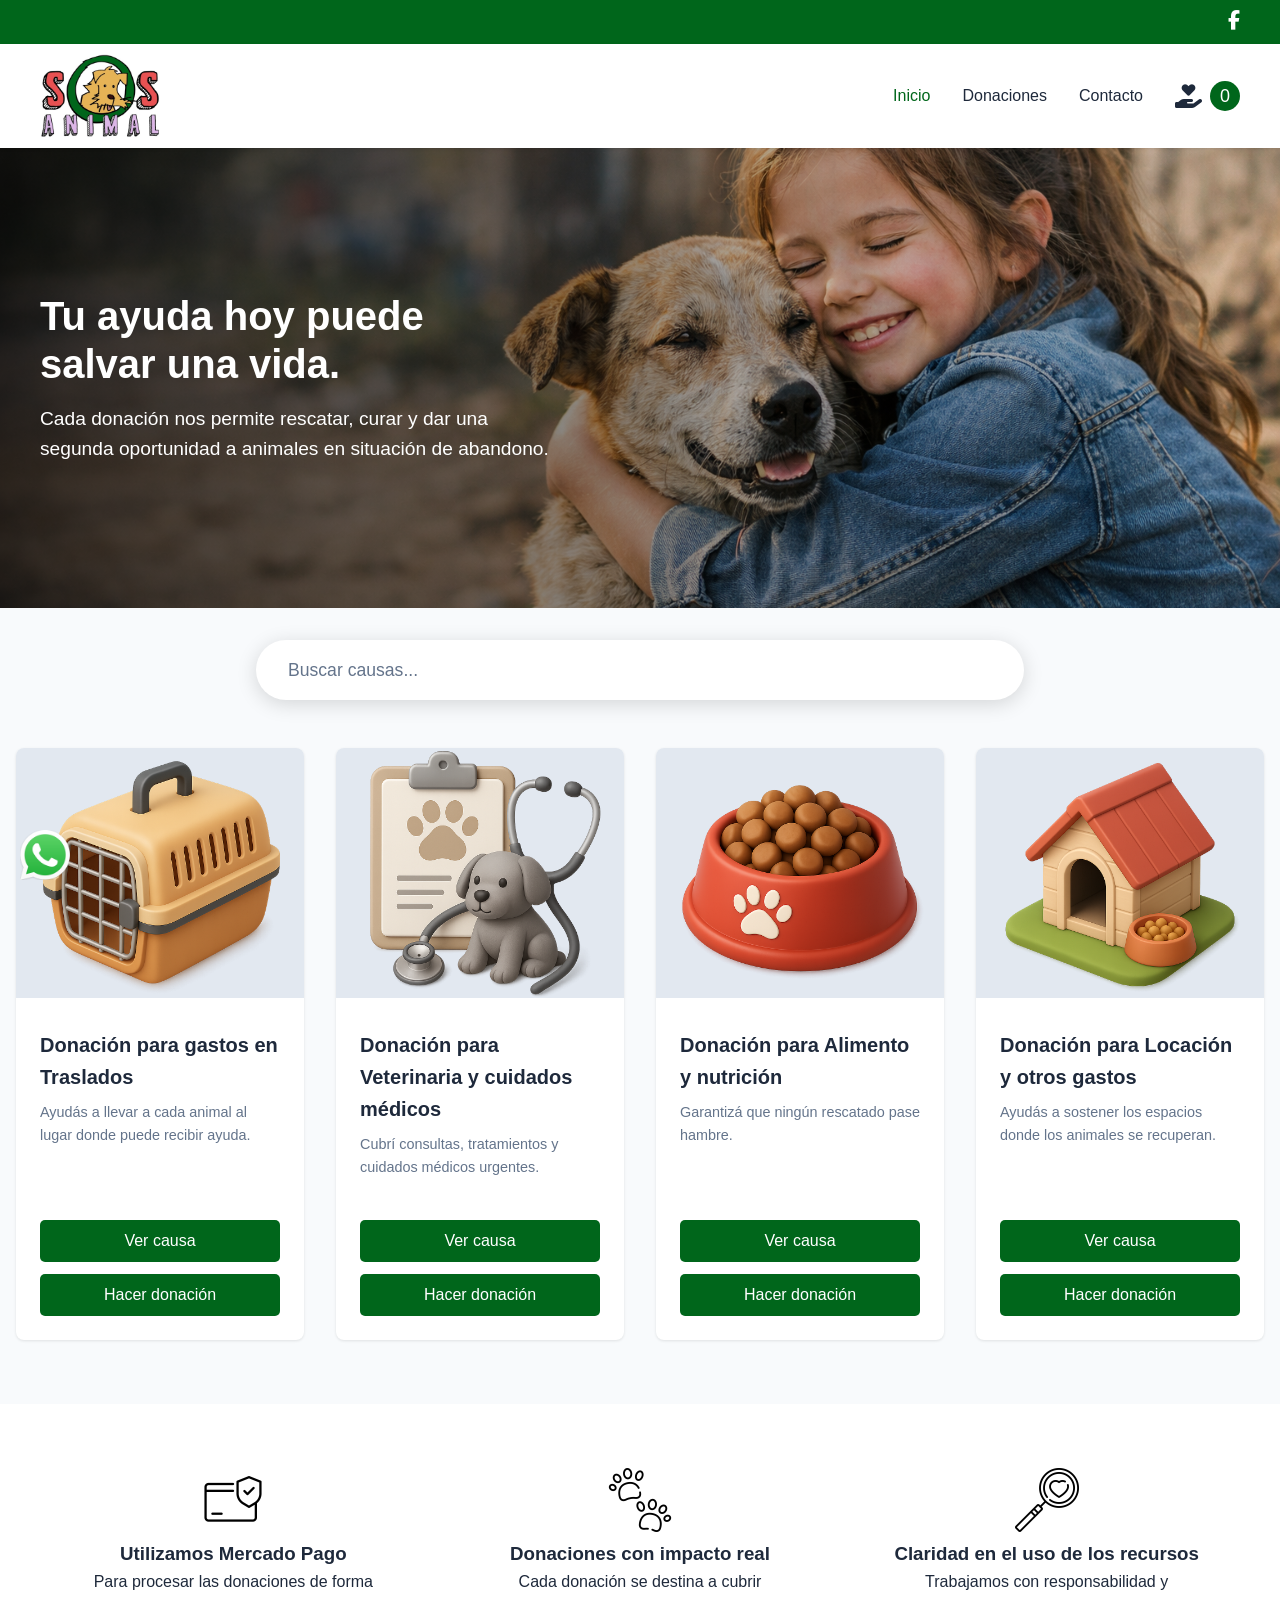
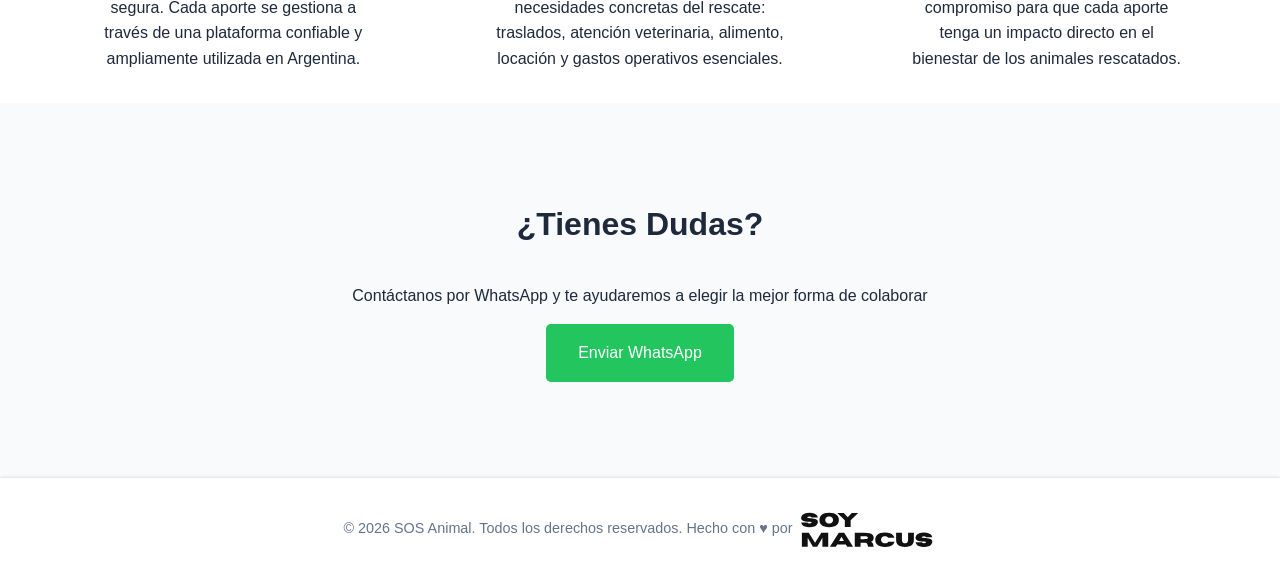
==== index.html @ abe60bfd "primer deploy de la web" ====
<!DOCTYPE html>
<html lang="es">

<head>
    <meta charset="UTF-8">
    <meta name="viewport" content="width=device-width, initial-scale=1.0">
    <meta name="description" content="Plataforma de donaciones SOS Animal. Ayuda a salvar vidas de animales en situación de abandono. Dona hoy y marca la diferencia.">
    <meta name="keywords" content="donaciones, ayuda, caridad, solidaridad">
    <title>SOS Animal, Portal de donaciones - Juntos Hacemos la Diferencia</title>
    <link rel="stylesheet" href="css/styles.css">

    <!-- CDN Font Awesome -->
    <link rel="stylesheet" href="https://cdnjs.cloudflare.com/ajax/libs/font-awesome/6.5.1/css/all.min.css"
        integrity="sha512-DTOQO9RWCH3ppGqcWaEA1BIZOC6xxalwEsw9c2QQeAIftl+Vegovlnee1c9QX4TctnWMn13TZye+giMm8e2LwA=="
        crossorigin="anonymous" referrerpolicy="no-referrer" />
</head>

<body data-page="inicio">
    <!-- Header se cargará dinámicamente -->

    <main>

        <section class="hero">
            <div class="hero-copy">
                <div class="cont1200 grid">
                    <h1>Tu ayuda hoy puede salvar una vida.</h1>
                    <p>Cada donación nos permite rescatar, curar y dar una segunda oportunidad a animales en situación de abandono.</p>
                </div>
            </div>
        </section> 

        <div id="tienda"></div>

        <section class="search-section">
            <div class="search-container">
                <input type="search" id="searchInput" class="search-input" placeholder="Buscar causas..."
                    aria-label="Buscar causas">
                <button class="clear-search" id="clearSearch" aria-label="Limpiar búsqueda">✕</button>
            </div>
            <p class="search-results" id="searchResults"></p>
        </section>

        <!-- Resultados de búsqueda -->
        <section id="productos" class="products-section">
            <div class="products-grid" id="productsGrid">
                <!-- Los resultados se cargarán aquí -->
            </div>

            <div class="no-results" id="noResults">
                <p>No se encontraron causas que coincidan con tu búsqueda</p>
                <button class="btn-primary" onclick="limpiarBusqueda()">Ver todas las causas</button>
            </div>
        </section>

        <!-- Sección de Educación -->
        <section class="category-section" id="cuadros-section">
            <div class="products-grid" id="gridCat1">
                <!-- Causas de educación -->
            </div>
        </section>

       
    </main>

    <section class="iconos-pie">
        <div class="iconos cont1200">
            <div class="icono">
                <img loading="lazy" src="img/icon01.png" alt="Métodos de pago seguros">
                <h3>Utilizamos Mercado Pago</h3>
                <p>Para procesar las donaciones de forma segura. Cada aporte se gestiona a través de una plataforma confiable y ampliamente utilizada en Argentina.</p>
            </div>
            <div class="icono">
                <img loading="lazy" src="img/icon02.png" alt="Alcance nacional">
                <h3>Donaciones con impacto real</h3>
                <p>Cada donación se destina a cubrir necesidades concretas del rescate: traslados, atención veterinaria, alimento, locación y gastos operativos esenciales.</p>
            </div>
            <div class="icono">
                <img loading="lazy" src="img/icon03.png" alt="Transparencia total">
                <h3>Claridad en el uso de los recursos</h3>
                <p>Trabajamos con responsabilidad y compromiso para que cada aporte tenga un impacto directo en el bienestar de los animales rescatados.</p>
            </div>
        </div>
    </section>

    <section id="contacto" class="contact-section">
        <h2>¿Tienes Dudas?</h2>
        <p>Contáctanos por WhatsApp y te ayudaremos a elegir la mejor forma de colaborar</p>
        <a href="https://wa.me/+5493543586985" class="whatsapp-btn" target="_blank" rel="noopener">
            Enviar WhatsApp 
        </a>
    </section>

    <!-- Footer se cargará dinámicamente -->

    <script src="js/template.js"></script>
    <script src="js/menu.js"></script>
    <script src="js/productos.js"></script>
    <script src="js/carrito.js"></script>
    <script src="js/busqueda.js"></script>
    <script src="js/productos-categorias.js"></script>
    <script src="js/hero-slider.js"></script>
</body>

</html>
---- css/styles.css ----
html {
    box-sizing: border-box;
    scroll-behavior: smooth;
}

/* Reset y Variables */
*,
*::before,
*::after {
    margin: 0;
    padding: 0;
    box-sizing: border-box;
}

:root {
    --primary-color: #00661B;
    --primary-hover: #005214;
    --secondary-color: #64748b;
    --success-color: #22c55e;
    --danger-color: #ef4444;
    --bg-color: #f8fafc;
    --text-color: #1e293b;
    --border-color: #e2e8f0;
    --shadow: 0 1px 3px rgba(0, 0, 0, 0.1);
    --shadow-lg: 0 10px 25px rgba(0, 0, 0, 0.1);
}

.contenedor {
    width: 100%;
    max-width: 1400px;
    margin: 0 auto;
}

/* =========================
   Banner productos
   ========================= */

.banner {
    display: grid;
    grid-template-columns: 2fr 4fr;
    gap: 32px;
    align-items: center;
    background: var(--primary-color);
    border-radius: 16px;
    overflow: hidden;
    margin: 2rem auto;
}

/* Imagen */
.banner_imagen a {
    display: block;
}

.banner_imagen picture,
.banner_imagen img {
    width: 100%;
    height: auto;
    display: block;
}

/* Info */
.banner_info {
    display: flex;
    align-items: center;
    gap: 32px;
    color: #ffffff;
    padding: 32px;
}

/* Icono */
.banner_info_icono {
    flex-shrink: 0;
    width: 140px;
    height: 100px;
    background-color: #ffffff;
    border-radius: 12px;
    display: flex;
    align-items: center;
    justify-content: center;
}

.banner_info_icono img {
    width: 64px;
    height: 64px;
}

/* Copy */
.banner_info_copy h4 {
    margin: 0;
    font-size: 14px;
    font-weight: 600;
    letter-spacing: 0.04em;
    text-transform: uppercase;
    color: #ffffff;
}

.banner_info_copy h2 {
    margin: 1rem 0;
    font-size: 32px;
    line-height: 1.2;
    font-weight: 700;
    color: #ffffff;
    text-transform: uppercase;
    text-align: left;
}

.banner_info_copy a {
    text-decoration: none;
    display: inline-block;
}

.banner_info_copy a {
    margin: 0;
    font-size: 18px;
    text-transform: uppercase;
    font-weight: 600;
    color: #ffffff;
    display: inline-flex;
    align-items: center;
    gap: 6px;
    transition: transform 0.2s ease, opacity 0.2s ease;
}

.banner_info_copy a:hover p {
    transform: translateX(4px);
    opacity: 0.85;
}

/* =========================
   Responsive
   ========================= */

@media (max-width: 768px) {
    .banner {
        grid-template-columns: 1fr;
        margin: 1rem;
        gap: 0;
        border-radius: 12px;
    }

    .banner_info {
        align-items: center;
        justify-content: center;
    }

    .banner_info_copy {
        gap: 0;
    }

    .banner_info_copy h2 {
        font-size: 22px;
        margin: .4rem 0;
    }

    .banner_info_icono {
        width: 80px;
        height: 60px;
    }

    .banner_info_icono img {
        width: 40px;
        height: 40px;
    }
}

.banners-productos {
    display: grid;
    grid-template-columns: repeat(2, 1fr);
    gap: 32px;
}

@media (max-width: 768px) {
    .banners-productos {
        grid-template-columns: 1fr;
        margin: 1rem;
        gap: 1rem;
    }
}

.banner-productos-contenido {
    background-color: #ffffff;
    border-radius: 16px;
    display: grid;
    grid-template-columns: repeat(2, 1fr);
}

@media (max-width: 768px) {
    .banner-productos-contenido {
        grid-template-columns: 60% 40%;
    }
}

.banner-promo-info {
    display: flex;
    flex-direction: column;
    justify-content: space-between;
    padding: 50px;
}

@media (max-width: 768px) {
    .banner-promo-info {
        padding: 20px;
    }
}

.banner-promo-info h2,
.banner-promo-info h4 {
    text-transform: uppercase;
}

.banner-img1 {
    background-image: url("../img/banners/banner1.jpg");
    background-position: center center;
    background-size: cover;
    background-repeat: no-repeat;
    border-radius: 0 16px 16px 0;
}

.banner-img2 {
    background-image: url("../img/banners/banner2.jpg");
    background-position: center center;
    background-size: cover;
    background-repeat: no-repeat;
    border-radius: 0 16px 16px 0;
}

.btn {
    padding: 0.75rem 2rem;
    background: var(--primary-color);
    color: white;
    border: none;
    border-radius: 5px;
    font-size: 1rem;
    cursor: pointer;
    transition: background 0.3s;
    font-weight: 500;
    text-decoration: none;
    margin-top: 2rem;
    align-self: flex-start;
    text-transform: uppercase;
}

.btn:hover {
    background: var(--primary-hover);
}

@media (max-width: 768px) {
    .btn {
        padding: .8rem 1rem;
    }
}

body {
    font-family: -apple-system, BlinkMacSystemFont, 'Segoe UI', Roboto, Oxygen, Ubuntu, Cantarell, sans-serif;
    line-height: 1.6;
    color: var(--text-color);
    background-color: var(--bg-color);
}

.redes{
    background-color: var(--primary-color);
    padding: 0.4rem;
    text-align: right;
}
.redes a{
    color: white;
    margin-left: 1rem;
    font-size: 1.2rem;
    transition: color 0.3s;
}
@media (max-width: 768px) {
    .redes{
        text-align: center;
    }
    .redes a{
        font-size: 1.6rem;
    }
}
/* Header y Navegación */
.logo {
    display: block;
    width: 120px;
    margin: 10px 0;
}
@media (max-width: 768px) {
    .logo {
        width: 100px;
        margin: 0;
    }
}

.navbar {
    background: white;
    box-shadow: var(--shadow);
    position: sticky;
    top: 0;
    z-index: 1000;
}

.nav-container {
    max-width: 1200px;
    margin: 0 auto;
    display: flex;
    justify-content: space-between;
    align-items: center;
}

@media (max-width: 768px) {
    .nav-container {
        padding: 10px;
    }
}

/* Si no existe logo en img */

/* .logo {
    font-size: 1.5rem;
    font-weight: bold;
    color: var(--primary-color);
    text-decoration: none;
} */

.nav-menu {
    display: flex;
    gap: 2rem;
    align-items: center;
}

.nav-link {
    color: var(--text-color);
    text-decoration: none;
    transition: color 0.3s;
    font-weight: 500;
}

@media (max-width: 768px) {
    .nav-link {
        font-size: 24px;
    }
}

.nav-link:hover,
.nav-link.active {
    color: var(--primary-color);
}

.cart-link {
    position: relative;
    display: flex;
    align-items: center;
    gap: 0.5rem;
}

.cart-count {
    background: var(--primary-color);
    color: white;
    border-radius: 50%;
    width: 30px;
    height: 30px;
    display: flex;
    align-items: center;
    justify-content: center;
    font-size: 18px;
}

.menu-toggle {
    display: none;
    flex-direction: column;
    gap: 6px;
    background: none;
    border: none;
    cursor: pointer;
    padding: 1rem;
}

.menu-toggle span {
    width: 32px;
    height: 4px;
    background: var(--text-color);
    transition: all 0.3s;
    border-radius: 2px;
}
.menu-icon{
    font-size: 24px;
}
/* Hero Section */
.hero {
    height: 460px;
    padding: 4rem 1rem;
    color: white;

    background-image: url("../img/hero.png");
    background-position: center;
    background-size: cover;
    background-repeat: no-repeat;

    position: relative;
}

.hero-copy {
    position: absolute;
    inset: 0;

    display: grid;
    place-items: center;

    background: linear-gradient(to right,
            rgba(0, 0, 0, 0.75) 0%,
            rgba(0, 0, 0, 0.55) 35%,
            rgba(0, 0, 0, 0.25) 65%,
            rgba(0, 0, 0, 0) 100%);
}

@media (max-width: 768px) {
    .hero {
        height: 300px;
        padding: 2rem 1rem;
        text-align: center;
    }
}

.cont1200 {
    width: 100%;
    max-width: 1200px;
    margin: 0 auto;
}

.grid {
    display: grid;
    grid-template-columns: 1fr 1fr;
    grid-template-rows: 1fr;
}

.hero .cont1200>h1,
.hero .cont1200>p {
    grid-column: 1 / 2;
}


.hero h1 {
    font-size: 2.5rem;
    line-height: 1.2;
    margin-bottom: 1rem;
    text-wrap: balance;
}

.hero p {
    font-size: 1.2rem;
    text-wrap: balance;
}

/* Search Section */
.search-section {
    max-width: 800px;
    margin: 2rem auto 3rem;
    padding: 0 1rem;
    position: relative;
    z-index: 10;
}

.search-container {
    position: relative;
    display: flex;
    align-items: center;
    background: white;
    border-radius: 50px;
    box-shadow: 0 4px 20px rgba(0, 0, 0, 0.15);
    overflow: hidden;
}

.search-input {
    width: 100%;
    padding: 1.2rem 3rem 1.2rem 2rem;
    border: none;
    font-size: 1.1rem;
    font-family: inherit;
    outline: none;
    background: transparent;
}

.search-input::placeholder {
    color: var(--secondary-color);
}

.search-input::-webkit-search-cancel-button {
    display: none;
}

.clear-search {
    position: absolute;
    right: 1.5rem;
    background: var(--border-color);
    border: none;
    width: 28px;
    height: 28px;
    border-radius: 50%;
    cursor: pointer;
    display: none;
    align-items: center;
    justify-content: center;
    color: var(--secondary-color);
    font-size: 1rem;
    transition: all 0.3s;
}

.clear-search:hover {
    background: var(--secondary-color);
    color: white;
}

.clear-search.visible {
    display: flex;
}

.search-results {
    text-align: center;
    margin-top: 1rem;
    color: var(--secondary-color);
    font-size: 0.95rem;
}

.no-results {
    display: none;
    text-align: center;
    padding: 3rem 1rem;
    background: white;
    border-radius: 8px;
    box-shadow: var(--shadow);
}

.no-results.visible {
    display: block;
}

.no-results p {
    font-size: 1.2rem;
    color: var(--secondary-color);
    margin-bottom: 1.5rem;
}

/* Products Section */
.products-section,
.contact-section {
    max-width: 1200px;
    margin: 3rem auto;
    padding: 0 1rem;
}

.products-section h2,
.contact-section h2 {
    text-align: center;
    font-size: 2rem;
    margin-bottom: 2rem;
}

.products-grid {
    display: grid;
    grid-template-columns: repeat(auto-fill, minmax(280px, 1fr));
    gap: 2rem;
}

.product-card {
    background: white;
    border-radius: 8px;
    overflow: hidden;
    box-shadow: var(--shadow);
    transition: transform 0.3s, box-shadow 0.3s;
    display: flex;
    flex-direction: column;
    justify-content: space-between;
}

.product-card:hover {
    transform: translateY(-5px);
    box-shadow: var(--shadow-lg);
}

.product-gallery-container {
    position: relative;
    width: 100%;
    height: 250px;
    overflow: hidden;
    background: var(--border-color);
}

.product-gallery {
    position: relative;
    width: 100%;
    height: 100%;
}

.gallery-image {
    position: absolute;
    top: 0;
    left: 0;
    width: 100%;
    height: 100%;
    object-fit: cover;
    opacity: 0;
    transition: opacity 0.5s ease-in-out;
}

.gallery-image.active {
    opacity: 1;
    z-index: 1;
}

.gallery-dots {
    position: absolute;
    bottom: 10px;
    left: 50%;
    transform: translateX(-50%);
    display: flex;
    gap: 6px;
    z-index: 2;
}

.gallery-dot {
    width: 8px;
    height: 8px;
    border-radius: 50%;
    background: rgba(255, 255, 255, 0.5);
    border: none;
    cursor: pointer;
    transition: all 0.3s;
    padding: 0;
}

.gallery-dot:hover {
    background: rgba(255, 255, 255, 0.8);
    transform: scale(1.2);
}

.gallery-dot.active {
    background: white;
    width: 20px;
    border-radius: 4px;
}

.gallery-link {
    position: absolute;
    top: 0;
    left: 0;
    width: 100%;
    height: 100%;
    z-index: 1;
}

.product-link {
    text-decoration: none;
    color: inherit;
    display: block;
}

.product-image {
    width: 100%;
    height: 250px;
    object-fit: cover;
    background: var(--border-color);
}

.product-info {
    padding: 1.5rem;
    flex: 1;
}

.product-title {
    font-size: 1.25rem;
    margin-bottom: 0.5rem;
    color: var(--text-color);
}

.product-description {
    color: var(--secondary-color);
    margin-bottom: 1rem;
    font-size: 0.9rem;
}

.product-price {
    font-size: 1.5rem;
    color: var(--primary-color);
    font-weight: bold;
    margin-bottom: 0;
}

.product-actions {
    padding: 0 1.5rem 1.5rem;
    display: flex;
    flex-direction: column;
    gap: 0.75rem;
}

.view-product-btn {
    width: 100%;
    padding: 0.75rem;
    background: white;
    color: var(--primary-color);
    border: 2px solid var(--primary-color);
    border-radius: 5px;
    font-size: 1rem;
    cursor: pointer;
    transition: all 0.3s;
    font-weight: 500;
    text-decoration: none;
    text-align: center;
    display: block;
}

.view-product-btn:hover {
    background: var(--primary-color);
    color: white;
}

.add-to-cart-btn {
    width: 100%;
    padding: 0.75rem;
    background: var(--primary-color);
    color: white;
    border: none;
    border-radius: 5px;
    font-size: 1rem;
    cursor: pointer;
    transition: background 0.3s;
    font-weight: 500;
}

.add-to-cart-btn:hover {
    background: var(--primary-hover);
}

/* Contact Section */
.contact-section {
    text-align: center;
    padding: 3rem 1rem;
}

.contact-page {
    max-width: 600px;
    margin: 3rem auto;
    padding: 0 1rem;
}

.contact-container {
    background: white;
    border-radius: 8px;
    padding: 2rem;
    box-shadow: var(--shadow-lg);
}

.contact-container h1 {
    text-align: center;
    margin-bottom: 1rem;
    color: var(--text-color);
}

.contact-intro {
    text-align: center;
    color: var(--secondary-color);
    margin-bottom: 2rem;
    line-height: 1.6;
}

.contact-form .form-group {
    margin-bottom: 1.5rem;
}

.contact-form label {
    display: block;
    margin-bottom: 0.5rem;
    font-weight: 500;
    color: var(--text-color);
}

.contact-form input,
.contact-form textarea {
    width: 100%;
    padding: 0.75rem;
    border: 1px solid var(--border-color);
    border-radius: 5px;
    font-family: inherit;
    font-size: 1rem;
    transition: border-color 0.3s;
}

.contact-form input:focus,
.contact-form textarea:focus {
    outline: none;
    border-color: var(--primary-color);
}

.contact-form textarea {
    resize: vertical;
    min-height: 120px;
}

.submit-contact-btn {
    width: 100%;
    padding: 1rem;
    background: var(--success-color);
    color: white;
    border: none;
    border-radius: 5px;
    font-size: 1.1rem;
    cursor: pointer;
    font-weight: 600;
    transition: all 0.3s;
    display: flex;
    align-items: center;
    justify-content: center;
    gap: 0.5rem;
}

.submit-contact-btn:hover {
    background: #16a34a;
    transform: translateY(-2px);
    box-shadow: var(--shadow-lg);
}

.whatsapp-btn {
    display: inline-block;
    padding: 1rem 2rem;
    background: var(--success-color);
    color: white;
    text-decoration: none;
    border-radius: 5px;
    margin-top: 1rem;
    font-weight: 500;
    transition: background 0.3s;
}

.whatsapp-btn:hover {
    background: #16a34a;
}

/* Cart Page */
.cart-page {
    max-width: 1200px;
    margin: 2rem auto;
    padding: 0 1rem;
}

.cart-page h1 {
    margin-bottom: 2rem;
}

.cart-container {
    display: grid;
    grid-template-columns: 1fr 350px;
    gap: 2rem;
    margin-bottom: 2rem;
}

.cart-items {
    background: white;
    border-radius: 8px;
    padding: 1.5rem;
    box-shadow: var(--shadow);
}

.cart-item {
    display: flex;
    gap: 1rem;
    padding: 1rem 0;
    border-bottom: 1px solid var(--border-color);
}

.cart-item:last-child {
    border-bottom: none;
}

.item-image {
    width: 80px;
    height: 80px;
    object-fit: cover;
    border-radius: 5px;
    background: var(--border-color);
}

.item-details {
    flex: 1;
}

.item-title {
    font-weight: 600;
    margin-bottom: 0.5rem;
}

.item-price {
    color: var(--primary-color);
    font-weight: bold;
}

.item-controls {
    display: flex;
    align-items: center;
    gap: 0.5rem;
    margin-top: 0.5rem;
}

.qty-btn {
    width: 30px;
    height: 30px;
    border: 1px solid var(--border-color);
    background: white;
    cursor: pointer;
    border-radius: 3px;
    transition: background 0.3s;
}

.qty-btn:hover {
    background: var(--bg-color);
}

.qty-display {
    padding: 0.25rem 0.75rem;
    border: 1px solid var(--border-color);
    border-radius: 3px;
}

.remove-btn {
    background: var(--danger-color);
    color: white;
    border: none;
    padding: 0.5rem 1rem;
    border-radius: 3px;
    cursor: pointer;
    font-size: 0.85rem;
    margin-left: auto;
    transition: background 0.3s;
}

.remove-btn:hover {
    background: #dc2626;
}

.cart-summary {
    background: white;
    border-radius: 8px;
    padding: 1.5rem;
    box-shadow: var(--shadow);
    height: fit-content;
}

.cart-summary h2 {
    margin-bottom: 1rem;
    font-size: 1.5rem;
}

.summary-row {
    display: flex;
    justify-content: space-between;
    padding: 0.75rem 0;
    border-bottom: 1px solid var(--border-color);
}

.summary-row.total {
    font-size: 1.25rem;
    font-weight: bold;
    border-top: 2px solid var(--border-color);
    border-bottom: none;
    margin-top: 0.5rem;
}

.checkout-btn {
    width: 100%;
    padding: 1rem;
    background: var(--primary-color);
    color: white;
    border: none;
    border-radius: 5px;
    font-size: 1rem;
    cursor: pointer;
    margin-top: 1rem;
    font-weight: 600;
    transition: background 0.3s;
}

.checkout-btn:hover {
    background: var(--primary-hover);
}

.checkout-btn:disabled {
    background: var(--secondary-color);
    cursor: not-allowed;
}

/* Checkout Form */
.checkout-form {
    background: white;
    border-radius: 8px;
    padding: 2rem;
    box-shadow: var(--shadow);
}

.checkout-form.hidden {
    display: none;
}

.checkout-form h2 {
    margin-bottom: 1.5rem;
}

.form-group {
    margin-bottom: 1.5rem;
}

.form-group label {
    display: block;
    margin-bottom: 0.5rem;
    font-weight: 500;
}

.form-group input,
.form-group textarea {
    width: 100%;
    padding: 0.75rem;
    border: 1px solid var(--border-color);
    border-radius: 5px;
    font-family: inherit;
    font-size: 1rem;
}

.form-group input:focus,
.form-group textarea:focus {
    outline: none;
    border-color: var(--primary-color);
}

.submit-btn {
    width: 100%;
    padding: 1rem;
    background: var(--success-color);
    color: white;
    border: none;
    border-radius: 5px;
    font-size: 1rem;
    cursor: pointer;
    font-weight: 600;
    transition: background 0.3s;
}

.submit-btn:hover {
    background: #16a34a;
}

/* Empty Cart */
.empty-cart {
    text-align: center;
    padding: 3rem;
}

.empty-cart p {
    margin-bottom: 1rem;
    color: var(--secondary-color);
}

.shop-btn {
    display: inline-block;
    padding: 0.75rem 1.5rem;
    background: var(--primary-color);
    color: white;
    text-decoration: none;
    border-radius: 5px;
    transition: background 0.3s;
}

.shop-btn:hover {
    background: var(--primary-hover);
}

/* Footer */
footer {
    background: white;
    text-align: center;
    padding: 2rem;
    box-shadow: 0 -1px 3px rgba(0, 0, 0, 0.1);
}

footer p {
    color: var(--secondary-color);
    font-size: 0.9rem;
}

/* Whatsapp */
.whatsapp img {
    width: 50px;
    position: fixed;
    bottom: 20px;
    left: 20px;
}

@media (max-width: 768px) {
    .whatsapp img {
        bottom: 10px;
        left: 10px;
    }
}

.devBy {
    width: 140px;
    vertical-align: middle;
}

/* Responsive */
@media (max-width: 768px) {
    .menu-toggle {
        display: flex;
    }

    .nav-menu {
        position: fixed;
        top: 0;
        right: -100%;
        height: 100vh;
        width: 80%;
        max-width: 300px;
        background: white;
        flex-direction: column;
        padding: 5rem 2rem 2rem;
        box-shadow: -2px 0 10px rgba(0, 0, 0, 0.1);
        transition: right 0.3s;
        align-items: flex-start;
        gap: 1.5rem;
    }

    .nav-menu.active {
        right: 0;
    }

    .menu-toggle.active span:nth-child(1) {
        transform: rotate(45deg) translate(5px, 5px);
    }

    .menu-toggle.active span:nth-child(2) {
        opacity: 0;
    }

    .menu-toggle.active span:nth-child(3) {
        transform: rotate(-45deg) translate(7px, -7px);
    }

    .hero h1 {
        font-size: 1.75rem;
    }

    .hero p {
        font-size: 1rem;
    }

    .search-section {
        margin: 2rem auto 2rem;
    }

    .search-input {
        padding: 1rem 3rem 1rem 1.5rem;
        font-size: 1rem;
    }

    .products-grid {
        grid-template-columns: repeat(auto-fill, minmax(250px, 1fr));
    }

    .cart-container {
        grid-template-columns: 1fr;
    }

    .cart-item {
        flex-direction: column;
    }

    .item-image {
        width: 100%;
        height: 200px;
    }

    .item-controls {
        flex-wrap: wrap;
    }

    .remove-btn {
        margin-left: 0;
        width: 100%;
    }
    .grid{
        grid-template-columns: 1fr;
    }
}

@media (max-width: 480px) {
    .products-grid {
        grid-template-columns: 1fr;
    }

    .nav-menu {
        width: 100%;
    }
}

/* Thank You Page */
.thank-you-page {
    max-width: 800px;
    margin: 2rem auto;
    padding: 0 1rem;
}

.success-container {
    background: white;
    border-radius: 8px;
    padding: 3rem 2rem;
    box-shadow: var(--shadow-lg);
    text-align: center;
}

.success-icon {
    width: 80px;
    height: 80px;
    margin: 0 auto 1.5rem;
    color: var(--success-color);
}

.success-container h1 {
    color: var(--success-color);
    margin-bottom: 1rem;
    font-size: 2rem;
}

.success-message {
    font-size: 1.1rem;
    color: var(--secondary-color);
    margin-bottom: 2rem;
    line-height: 1.6;
}

.info-box {
    background: #f0f9ff;
    border-left: 4px solid var(--primary-color);
    padding: 1.5rem;
    margin: 2rem 0;
    text-align: left;
    border-radius: 5px;
}

.info-box h2 {
    color: var(--primary-color);
    margin-bottom: 0.75rem;
    font-size: 1.25rem;
}

.info-box p {
    color: var(--text-color);
    line-height: 1.6;
}

.payment-section {
    margin: 2rem 0;
    text-align: left;
}

.payment-section h2 {
    text-align: center;
    margin-bottom: 1rem;
    color: var(--text-color);
    font-size: 1.5rem;
}

.payment-intro {
    text-align: center;
    color: var(--secondary-color);
    margin-bottom: 1.5rem;
}

.payment-table {
    width: 100%;
    border-collapse: collapse;
    margin: 1.5rem 0;
    background: var(--bg-color);
    border-radius: 8px;
    overflow: hidden;
}

.payment-table td {
    padding: 1rem;
    border-bottom: 1px solid var(--border-color);
}

.payment-table tr:last-child td {
    border-bottom: none;
}

.table-label {
    font-weight: 600;
    color: var(--secondary-color);
    width: 40%;
}

.table-value {
    color: var(--text-color);
    font-size: 1.1rem;
}

.alias-highlight {
    color: var(--primary-color);
    font-size: 1.2rem;
    display: inline-block;
    margin-right: 0.5rem;
}

.copy-btn {
    background: var(--primary-color);
    color: white;
    border: none;
    padding: 0.4rem 1rem;
    border-radius: 4px;
    cursor: pointer;
    font-size: 0.9rem;
    transition: background 0.3s;
}

.copy-btn:hover {
    background: var(--primary-hover);
}

.copy-btn.copied {
    background: var(--success-color);
}

.amount-box {
    background: linear-gradient(135deg, var(--primary-color), var(--primary-hover));
    color: white;
    padding: 1.5rem;
    border-radius: 8px;
    margin-top: 1.5rem;
    text-align: center;
}

.amount-label {
    font-size: 1rem;
    margin-bottom: 0.5rem;
    opacity: 0.9;
}

.amount-value {
    font-size: 2rem;
    font-weight: bold;
}

.actions {
    display: flex;
    gap: 1rem;
    justify-content: center;
    margin-top: 2rem;
    flex-wrap: wrap;
}

.btn-primary,
.btn-secondary {
    padding: 1rem 2rem;
    border-radius: 5px;
    text-decoration: none;
    font-weight: 600;
    transition: all 0.3s;
    display: inline-block;
}

.btn-primary {
    background: var(--primary-color);
    color: white;
}

.btn-primary:hover {
    background: var(--primary-hover);
    transform: translateY(-2px);
    box-shadow: var(--shadow-lg);
}

.btn-secondary {
    background: var(--success-color);
    color: white;
}

.btn-secondary:hover {
    background: #16a34a;
    transform: translateY(-2px);
    box-shadow: var(--shadow-lg);
}

@media (max-width: 768px) {
    .success-container {
        padding: 2rem 1rem;
    }

    .success-container h1 {
        font-size: 1.5rem;
    }

    .payment-table td {
        padding: 0.75rem;
        font-size: 0.95rem;
    }

    .table-label {
        width: 35%;
    }

    .alias-highlight {
        font-size: 1rem;
        display: block;
        margin-bottom: 0.5rem;
    }

    .copy-btn {
        display: block;
        width: 100%;
    }

    .actions {
        flex-direction: column;
    }

    .btn-primary,
    .btn-secondary {
        width: 100%;
        text-align: center;
    }
}

/* Product Detail Page */
.product-detail-page {
    max-width: 1200px;
    margin: 2rem auto;
    padding: 0;
}

@media (max-width: 768px) {
    .product-detail-page {
        padding: 10px;
    }
}

.breadcrumb {
    display: flex;
    gap: 0.5rem;
    margin-bottom: 2rem;
    font-size: 0.9rem;
    color: var(--secondary-color);
    flex-wrap: wrap;
}

.breadcrumb a {
    color: var(--primary-color);
    text-decoration: none;
    transition: color 0.3s;
}

.breadcrumb a:hover {
    color: var(--primary-hover);
}

.product-detail-container {
    background: white;
    border-radius: 8px;
    padding: 2rem;
    box-shadow: var(--shadow-lg);
    margin-bottom: 3rem;
}

@media (max-width: 768px) {
    .product-detail-container {
        padding: 0;
    }
}

.product-detail-grid {
    display: grid;
    grid-template-columns: 1fr 1fr;
    gap: 3rem;
}

.product-detail-image {
    width: 100%;
    height: auto;
    border-radius: 8px;
    background: var(--border-color);
}

.product-detail-info h1 {
    font-size: 2rem;
    margin-bottom: 1rem;
    color: var(--text-color);
}

.product-category {
    display: inline-block;
    background: var(--bg-color);
    color: var(--primary-color);
    padding: 0.25rem 0.75rem;
    border-radius: 20px;
    font-size: 0.85rem;
    font-weight: 500;
    text-transform: uppercase;
}

.product-detail-price {
    font-size: 2.5rem;
    color: var(--primary-color);
    font-weight: bold;
    margin: 1rem 0;
}

.product-stock {
    color: var(--success-color);
    font-weight: 500;
    margin-bottom: 1rem;
}

.product-stock.low {
    color: #f59e0b;
}

.product-stock.out {
    color: var(--danger-color);
}

.product-detail-description {
    color: var(--secondary-color);
    line-height: 1.8;
    margin-bottom: 1.5rem;
    font-size: 1.05rem;
}

.product-features {
    margin: 2rem 0;
}

.product-features h3 {
    margin-bottom: 1rem;
    color: var(--text-color);
}

.product-features ul {
    list-style: none;
    padding: 0;
}

.product-features li {
    padding: 0.75rem 0;
    border-bottom: 1px solid var(--border-color);
    display: flex;
    align-items: center;
    gap: 0.75rem;
}

.product-features li:before {
    content: "✓";
    color: var(--success-color);
    font-weight: bold;
    font-size: 1.2rem;
}

.product-features li:last-child {
    border-bottom: none;
}

.quantity-selector {
    display: flex;
    align-items: center;
    gap: 1rem;
    margin: 1.5rem 0;
}

.quantity-selector label {
    font-weight: 500;
}

.quantity-controls {
    display: flex;
    align-items: center;
    gap: 0.5rem;
}

.quantity-btn {
    width: 40px;
    height: 40px;
    border: 2px solid var(--primary-color);
    background: white;
    color: var(--primary-color);
    cursor: pointer;
    border-radius: 5px;
    font-size: 1.2rem;
    transition: all 0.3s;
    font-weight: bold;
}

.quantity-btn:hover {
    background: var(--primary-color);
    color: white;
}

.quantity-value {
    font-size: 1.25rem;
    font-weight: bold;
    min-width: 40px;
    text-align: center;
}

.product-actions-detail {
    display: flex;
    gap: 1rem;
    margin-top: 2rem;
    flex-wrap: wrap;
}

.btn-add-cart,
.btn-go-cart {
    flex: 1;
    padding: 1rem 2rem;
    background: var(--primary-color);
    color: white;
    border: none;
    border-radius: 5px;
    font-size: 1.1rem;
    cursor: pointer;
    font-weight: 600;
    transition: all 0.3s;
    text-decoration: none;
    display: inline-flex;
    align-items: center;
    justify-content: center;
    gap: 0.5rem;
}

.btn-add-cart:hover,
.btn-go-cart:hover {
    background: var(--primary-hover);
    transform: translateY(-2px);
    box-shadow: var(--shadow-lg);
}

.btn-add-cart:disabled {
    background: var(--secondary-color);
    cursor: not-allowed;
    transform: none;
}

.btn-buy-now {
    padding: 1rem 2rem;
    background: var(--success-color);
    color: white;
    border: none;
    border-radius: 5px;
    font-size: 1.1rem;
    cursor: pointer;
    font-weight: 600;
    transition: all 0.3s;
}

.btn-buy-now:hover {
    background: #16a34a;
    transform: translateY(-2px);
    box-shadow: var(--shadow-lg);
}

.product-navigation {
    display: flex;
    justify-content: space-between;
    margin-top: 2rem;
    padding-top: 2rem;
    border-top: 1px solid var(--border-color);
}

.nav-product-btn {
    display: flex;
    align-items: center;
    gap: 0.5rem;
    padding: 0.75rem 1.5rem;
    background: var(--bg-color);
    color: var(--primary-color);
    text-decoration: none;
    border-radius: 5px;
    transition: all 0.3s;
    font-weight: 500;
}

.nav-product-btn:hover {
    background: var(--primary-color);
    color: white;
    transform: translateX(5px);
}

.nav-product-btn.prev:hover {
    transform: translateX(-5px);
}

.related-products {
    margin-top: 3rem;
}

.related-products h2 {
    text-align: center;
    margin-bottom: 2rem;
    font-size: 1.75rem;
}

@media (max-width: 768px) {
    .product-detail-grid {
        padding: 20px;
        grid-template-columns: 1fr;
        gap: 2rem;
    }

    .product-detail-info h1 {
        font-size: 1.5rem;
    }

    .product-detail-price {
        font-size: 2rem;
    }

    .product-actions-detail {
        flex-direction: column;
    }

    .product-navigation {
        flex-direction: column;
        gap: 1rem;
    }

    .nav-product-btn {
        justify-content: center;
    }
}

/* Estilos adicionales para la galería de imágenes en producto-detalle.css */
/* Agregar estos estilos al archivo styles.css existente */

/* Contenedor de imagen principal */
.main-image-wrapper {
    position: relative;
    width: 100%;
    background: var(--border-color);
    border-radius: 8px;
    overflow: hidden;
}

.product-detail-image {
    width: 100%;
    height: auto;
    display: block;
    transition: opacity 0.3s ease;
}

/* Botones de navegación de la galería */
.gallery-nav-btn {
    position: absolute;
    top: 50%;
    transform: translateY(-50%);
    background: rgba(0, 0, 0, 0.5);
    color: white;
    border: none;
    width: 50px;
    height: 50px;
    border-radius: 50%;
    font-size: 2rem;
    cursor: pointer;
    transition: all 0.3s;
    display: flex;
    align-items: center;
    justify-content: center;
    z-index: 10;
    font-family: Arial, sans-serif;
    line-height: 1;
}

.gallery-nav-btn:hover {
    background: rgba(0, 0, 0, 0.8);
    transform: translateY(-50%) scale(1.1);
}

.gallery-nav-btn.prev-img {
    left: 1rem;
}

.gallery-nav-btn.next-img {
    right: 1rem;
}

/* Contador de imágenes */
.image-counter {
    position: absolute;
    bottom: 1rem;
    right: 1rem;
    background: rgba(0, 0, 0, 0.7);
    color: white;
    padding: 0.5rem 1rem;
    border-radius: 20px;
    font-size: 0.9rem;
    font-weight: 500;
}

/* Contenedor de miniaturas */
.thumbnails-container {
    display: flex;
    gap: 0.75rem;
    margin-top: 1rem;
    overflow-x: auto;
    padding: 0.5rem 0;
}

.thumbnails-container::-webkit-scrollbar {
    height: 6px;
}

.thumbnails-container::-webkit-scrollbar-track {
    background: var(--border-color);
    border-radius: 3px;
}

.thumbnails-container::-webkit-scrollbar-thumb {
    background: var(--primary-color);
    border-radius: 3px;
}

/* Miniaturas */
.thumbnail {
    min-width: 80px;
    width: 80px;
    height: 80px;
    object-fit: cover;
    border: 2px solid var(--border-color);
    border-radius: 5px;
    cursor: pointer;
    transition: all 0.3s;
    opacity: 0.6;
}

.thumbnail:hover {
    opacity: 1;
    border-color: var(--primary-color);
    transform: scale(1.05);
}

.thumbnail.active {
    opacity: 1;
    border-color: var(--primary-color);
    box-shadow: 0 0 0 2px rgba(37, 99, 235, 0.2);
}

/* Responsive - Mobile */
@media (max-width: 768px) {
    .gallery-nav-btn {
        width: 40px;
        height: 40px;
        font-size: 1.5rem;
    }

    .gallery-nav-btn.prev-img {
        left: 0.5rem;
    }

    .gallery-nav-btn.next-img {
        right: 0.5rem;
    }

    .image-counter {
        bottom: 0.5rem;
        right: 0.5rem;
        padding: 0.4rem 0.8rem;
        font-size: 0.85rem;
    }

    .thumbnail {
        min-width: 60px;
        width: 60px;
        height: 60px;
    }

    .thumbnails-container {
        gap: 0.5rem;
    }
}

/* Efecto de zoom al pasar el mouse sobre la imagen principal (opcional) */
@media (min-width: 769px) {
    .main-image-wrapper {
        overflow: hidden;
        width: auto;
    }

    .product-detail-image {
        transition: transform 0.3s ease, opacity 0.3s ease;
    }

    .main-image-wrapper:hover .product-detail-image {
        transform: scale(1.05);
    }
}

/* Estilos para las secciones de categorías */
.category-section {
    max-width: 1400px;
    margin: 3rem auto;
    padding: 0 1rem;
}

.category-header {
    display: flex;
    justify-content: space-between;
    align-items: center;
    margin-bottom: 2rem;
    padding-bottom: 1rem;
    border-bottom: 3px solid var(--primary-color);
}

.category-title {
    font-size: 2rem;
    color: var(--text-color);
    margin: 0;
}

.view-all-link {
    color: var(--primary-color);
    text-decoration: none;
    font-weight: 600;
    transition: color 0.3s;
}

.view-all-link:hover {
    color: var(--primary-hover);
}

/* Banner de categoría */
.category-banner {
    width: 100%;
    height: 250px;
    background: linear-gradient(135deg, var(--primary-color), var(--primary-hover));
    border-radius: 12px;
    margin-bottom: 2rem;
    display: flex;
    align-items: center;
    justify-content: center;
    overflow: hidden;
    position: relative;
}

.category-banner img {
    width: 100%;
    height: 100%;
    object-fit: cover;
}

.category-banner-content {
    position: absolute;
    text-align: center;
    color: white;
    padding: 2rem;
}

.category-banner-content h2 {
    font-size: 2.5rem;
    margin-bottom: 0.5rem;
    text-shadow: 2px 2px 4px rgba(0, 0, 0, 0.3);
}

.category-banner-content p {
    font-size: 1.2rem;
    text-shadow: 1px 1px 2px rgba(0, 0, 0, 0.3);
}

/* Ocultar secciones cuando hay búsqueda activa */
body.searching .category-section {
    display: none;
}

body.searching .products-section {
    display: block;
}

.products-section {
    display: none;
}

body.searching .products-section {
    display: block;
}

@media (max-width: 768px) {
    .category-title {
        font-size: 1.5rem;
    }

    .category-banner {
        height: 150px;
    }

    .category-banner-content h2 {
        font-size: 1.5rem;
    }

    .category-banner-content p {
        font-size: 1rem;
    }
}

/* FAQ Page Styles */
.faq-page {
    max-width: 900px;
    margin: 2rem auto;
    padding: 0 1rem;
}

.faq-container {
    background: white;
    border-radius: 12px;
    box-shadow: var(--shadow-lg);
    overflow: hidden;
}

.faq-header {
    text-align: center;
    padding: 3rem 2rem 2rem;
    background: linear-gradient(135deg, var(--primary-color), var(--primary-hover));
    color: white;
}

.faq-header h1 {
    margin-bottom: 1rem;
    font-size: 2.5rem;
}

.faq-intro {
    font-size: 1.1rem;
    opacity: 0.95;
    line-height: 1.6;
}

.faq-intro a {
    color: white;
    text-decoration: underline;
    font-weight: 600;
}

.faq-sections {
    padding: 2rem;
}

.faq-section {
    margin-bottom: 3rem;
}

.faq-section:last-child {
    margin-bottom: 0;
}

.section-title {
    display: flex;
    align-items: center;
    gap: 0.75rem;
    font-size: 1.5rem;
    color: var(--text-color);
    margin-bottom: 1.5rem;
    padding-bottom: 0.75rem;
    border-bottom: 2px solid var(--border-color);
}

.section-title i {
    color: var(--primary-color);
    font-size: 1.3rem;
}

.faq-item {
    margin-bottom: 1rem;
    border: 1px solid var(--border-color);
    border-radius: 8px;
    overflow: hidden;
    transition: all 0.3s ease;
}

.faq-item:hover {
    border-color: var(--primary-color);
    box-shadow: 0 2px 8px rgba(37, 99, 235, 0.1);
}

.faq-item.active {
    border-color: var(--primary-color);
}

.faq-question {
    width: 100%;
    display: flex;
    justify-content: space-between;
    align-items: center;
    padding: 1.25rem 1.5rem;
    background: white;
    border: none;
    text-align: left;
    font-size: 1.1rem;
    font-weight: 600;
    color: var(--text-color);
    cursor: pointer;
    transition: all 0.3s ease;
}

.faq-question:hover {
    background: var(--bg-color);
}

.faq-item.active .faq-question {
    background: var(--bg-color);
    color: var(--primary-color);
}

.faq-question span {
    flex: 1;
    padding-right: 1rem;
}

.faq-question i {
    color: var(--primary-color);
    font-size: 1rem;
    transition: transform 0.3s ease;
}

.faq-answer {
    max-height: 0;
    overflow: hidden;
    transition: max-height 0.4s ease;
    background: white;
}

.faq-answer p,
.faq-answer ul,
.faq-answer ol {
    padding: 0 1.5rem 1.5rem;
    margin: 0;
    line-height: 1.8;
    color: var(--secondary-color);
}

.faq-answer p {
    margin-bottom: 0.75rem;
}

.faq-answer p:last-child {
    margin-bottom: 0;
}

.faq-answer ul,
.faq-answer ol {
    padding-left: 3rem;
    padding-top: 0.5rem;
}

.faq-answer li {
    margin-bottom: 0.5rem;
}

.faq-answer strong {
    color: var(--text-color);
    font-weight: 600;
}

.faq-answer a {
    color: var(--primary-color);
    text-decoration: none;
    font-weight: 500;
}

.faq-answer a:hover {
    text-decoration: underline;
}

.faq-footer {
    text-align: center;
    padding: 3rem 2rem;
    background: var(--bg-color);
    border-top: 1px solid var(--border-color);
}

.faq-footer h3 {
    font-size: 1.75rem;
    margin-bottom: 0.75rem;
    color: var(--text-color);
}

.faq-footer p {
    font-size: 1.1rem;
    color: var(--secondary-color);
    margin-bottom: 2rem;
}

.faq-cta {
    display: flex;
    gap: 1rem;
    justify-content: center;
    flex-wrap: wrap;
}

.faq-cta .btn-primary,
.faq-cta .btn-secondary {
    padding: 1rem 2rem;
    border-radius: 8px;
    text-decoration: none;
    font-weight: 600;
    font-size: 1rem;
    transition: all 0.3s;
    display: inline-flex;
    align-items: center;
    gap: 0.5rem;
}

.faq-cta .btn-primary {
    background: var(--primary-color);
    color: white;
}

.faq-cta .btn-primary:hover {
    background: var(--primary-hover);
    transform: translateY(-2px);
    box-shadow: var(--shadow-lg);
}

.faq-cta .btn-secondary {
    background: var(--success-color);
    color: white;
}

.faq-cta .btn-secondary:hover {
    background: #16a34a;
    transform: translateY(-2px);
    box-shadow: var(--shadow-lg);
}

/* Responsive */
@media (max-width: 768px) {
    .faq-header {
        padding: 2rem 1.5rem 1.5rem;
    }

    .faq-header h1 {
        font-size: 1.75rem;
    }

    .faq-intro {
        font-size: 1rem;
    }

    .faq-sections {
        padding: 1.5rem 1rem;
    }

    .section-title {
        font-size: 1.25rem;
    }

    .faq-question {
        padding: 1rem;
        font-size: 1rem;
    }

    .faq-answer p,
    .faq-answer ul,
    .faq-answer ol {
        padding: 0 1rem 1rem;
    }

    .faq-answer ul,
    .faq-answer ol {
        padding-left: 2.5rem;
    }

    .faq-footer {
        padding: 2rem 1rem;
    }

    .faq-footer h3 {
        font-size: 1.5rem;
    }

    .faq-cta {
        flex-direction: column;
    }

    .faq-cta .btn-primary,
    .faq-cta .btn-secondary {
        width: 100%;
        justify-content: center;
    }
}

.iconos-pie {
    background-color: #ffffff;
    margin-top: 4rem;
    padding: 4rem 0 2rem 0;
}

.iconos {
    max-width: 1200px;
    margin: 0 auto;
    display: grid;
    grid-template-columns: repeat(3, 1fr);
    gap: 20px;
}

@media (max-width: 768px) {
    .iconos-pie {
        padding: 2rem 0;
    }

    .iconos {
        grid-template-columns: 1fr;
        gap: 3rem;
    }
}

.icono {
    width: 80%;
    text-align: center;
    margin: 0 auto;
}

.icono img {
    width: 64px;
}

.icono p {
    text-wrap: balance;
}

/* ===================================
   MODAL DE ZOOM - ESTILOS FALTANTES
   =================================== */

/* Modal de zoom - Overlay */
.zoom-modal {
    position: fixed;
    top: 0;
    left: 0;
    width: 100%;
    height: 100%;
    z-index: 10000;
    opacity: 0;
    visibility: hidden;
    transition: opacity 0.3s ease, visibility 0.3s ease;
}

.zoom-modal.active {
    opacity: 1;
    visibility: visible;
}

/* Overlay oscuro */
.zoom-overlay {
    position: absolute;
    top: 0;
    left: 0;
    width: 100%;
    height: 100%;
    background: rgba(0, 0, 0, 0.95);
    cursor: pointer;
}

/* Contenedor del zoom */
.zoom-container {
    position: relative;
    width: 100%;
    height: 100%;
    display: flex;
    align-items: center;
    justify-content: center;
    padding: 2rem;
}

/* Botón de cerrar */
.zoom-close {
    position: absolute;
    top: 1.5rem;
    right: 1.5rem;
    width: 50px;
    height: 50px;
    background: rgba(255, 255, 255, 0.1);
    border: 2px solid white;
    border-radius: 50%;
    color: white;
    font-size: 1.5rem;
    cursor: pointer;
    transition: all 0.3s;
    display: flex;
    align-items: center;
    justify-content: center;
    z-index: 10001;
}

.zoom-close:hover {
    background: white;
    color: #000;
    transform: rotate(90deg);
}

/* Botones de navegación en zoom */
.zoom-nav-btn {
    position: absolute;
    top: 50%;
    transform: translateY(-50%);
    width: 60px;
    height: 60px;
    background: rgba(255, 255, 255, 0.1);
    border: 2px solid white;
    border-radius: 50%;
    color: white;
    font-size: 1.5rem;
    cursor: pointer;
    transition: all 0.3s;
    display: flex;
    align-items: center;
    justify-content: center;
    z-index: 10001;
}

.zoom-nav-btn:hover {
    background: white;
    color: #000;
    transform: translateY(-50%) scale(1.1);
}

.zoom-nav-btn.prev {
    left: 2rem;
}

.zoom-nav-btn.next {
    right: 2rem;
}

/* Wrapper de la imagen en zoom */
.zoom-image-wrapper {
    max-width: 90%;
    max-height: 90%;
    display: flex;
    align-items: center;
    justify-content: center;
    overflow: hidden;
}

/* Imagen en zoom */
.zoom-image {
    max-width: 100%;
    max-height: 90vh;
    object-fit: contain;
    cursor: zoom-in;
    transition: transform 0.3s ease, opacity 0.2s ease;
    user-select: none;
}

.zoom-image[data-zoomed="true"] {
    cursor: zoom-out;
}

/* Contador en zoom */
.zoom-counter {
    position: absolute;
    bottom: 2rem;
    left: 50%;
    transform: translateX(-50%);
    background: rgba(0, 0, 0, 0.7);
    color: white;
    padding: 0.75rem 1.5rem;
    border-radius: 25px;
    font-size: 1rem;
    font-weight: 500;
    z-index: 10001;
}

/* Miniaturas en zoom */
.zoom-thumbnails {
    position: absolute;
    bottom: 5rem;
    left: 50%;
    transform: translateX(-50%);
    display: flex;
    gap: 0.75rem;
    max-width: 90%;
    overflow-x: auto;
    padding: 0.5rem;
    background: rgba(0, 0, 0, 0.5);
    border-radius: 8px;
    z-index: 10001;
}

.zoom-thumbnails::-webkit-scrollbar {
    height: 6px;
}

.zoom-thumbnails::-webkit-scrollbar-track {
    background: rgba(255, 255, 255, 0.1);
    border-radius: 3px;
}

.zoom-thumbnails::-webkit-scrollbar-thumb {
    background: rgba(255, 255, 255, 0.3);
    border-radius: 3px;
}

.zoom-thumbnail {
    min-width: 80px;
    width: 80px;
    height: 80px;
    object-fit: cover;
    border: 2px solid rgba(255, 255, 255, 0.3);
    border-radius: 5px;
    cursor: pointer;
    transition: all 0.3s;
    opacity: 0.6;
}

.zoom-thumbnail:hover {
    opacity: 1;
    border-color: white;
    transform: scale(1.05);
}

.zoom-thumbnail.active {
    opacity: 1;
    border-color: white;
    box-shadow: 0 0 0 2px rgba(255, 255, 255, 0.3);
}

/* Hint de zoom */
.zoom-hint {
    position: absolute;
    bottom: 1rem;
    left: 1rem;
    background: rgba(0, 0, 0, 0.7);
    color: white;
    padding: 0.5rem 1rem;
    border-radius: 20px;
    font-size: 0.85rem;
    display: flex;
    align-items: center;
    gap: 0.5rem;
    opacity: 0.8;
    transition: opacity 0.3s;
}

.main-image-wrapper:hover .zoom-hint {
    opacity: 1;
}

.zoom-hint i {
    font-size: 1rem;
}

/* Responsive - Mobile */
@media (max-width: 768px) {
    .zoom-container {
        padding: 1rem;
    }

    .zoom-close {
        top: 1rem;
        right: 1rem;
        width: 40px;
        height: 40px;
        font-size: 1.2rem;
    }

    .zoom-nav-btn {
        width: 50px;
        height: 50px;
        font-size: 1.2rem;
    }

    .zoom-nav-btn.prev {
        left: 0.5rem;
    }

    .zoom-nav-btn.next {
        right: 0.5rem;
    }

    .zoom-counter {
        bottom: 1rem;
        padding: 0.5rem 1rem;
        font-size: 0.9rem;
    }

    .zoom-thumbnails {
        bottom: 3.5rem;
        gap: 0.5rem;
        padding: 0.5rem;
    }

    .zoom-thumbnail {
        min-width: 60px;
        width: 60px;
        height: 60px;
    }

    .zoom-hint {
        font-size: 0.75rem;
        padding: 0.4rem 0.8rem;
    }

    .zoom-image {
        max-height: 70vh;
    }
}

/* Prevenir scroll cuando el modal está activo */
body.zoom-active {
    overflow: hidden;
}


/* ===================================
   HERO SLIDER - ESTILOS
   =================================== */

.hero-slider {
    position: relative;
    width: 100%;
    height: 500px;
    overflow: hidden;
    background: #000;
}

.slider-track {
    display: flex;
    height: 100%;
    transition: transform 0.6s cubic-bezier(0.4, 0, 0.2, 1);
}

.slider-slide {
    min-width: 100%;
    height: 100%;
    position: relative;
    opacity: 0.7;
    transition: opacity 0.6s ease;
}

.slider-slide.active {
    opacity: 1;
}

.slider-slide img {
    width: 100%;
    height: 100%;
    object-fit: cover;
    display: block;
}

/* Overlay con gradiente para mejor legibilidad del texto */
.slider-content {
    position: absolute;
    inset: 0;
    display: flex;
    align-items: center;
    justify-content: center;
    background: linear-gradient(to right,
            rgba(0, 0, 0, 0.7) 0%,
            rgba(0, 0, 0, 0.5) 35%,
            rgba(0, 0, 0, 0.3) 65%,
            rgba(0, 0, 0, 0) 100%);
}

.slider-text {
    max-width: 1200px;
    width: 100%;
    padding: 0 2rem;
    color: white;
    animation: slideInContent 0.8s ease-out;
}

.slider-slide:not(.active) .slider-text {
    animation: none;
}

.slider-text h1 {
    font-size: 3rem;
    margin-bottom: 1rem;
    font-weight: 700;
    line-height: 1.2;
    text-shadow: 2px 2px 8px rgba(0, 0, 0, 0.5);
}

.slider-text p {
    font-size: 1.5rem;
    margin-bottom: 0;
    text-shadow: 1px 1px 4px rgba(0, 0, 0, 0.5);
}

/* Botones de navegación */
.slider-nav {
    position: absolute;
    top: 50%;
    transform: translateY(-50%);
    width: 60px;
    height: 60px;
    background: rgba(255, 255, 255, 0.2);
    backdrop-filter: blur(10px);
    border: 2px solid rgba(255, 255, 255, 0.3);
    border-radius: 50%;
    color: white;
    font-size: 1.8rem;
    cursor: pointer;
    transition: all 0.3s ease;
    z-index: 10;
    display: flex;
    align-items: center;
    justify-content: center;
}

.slider-nav:hover {
    background: rgba(255, 255, 255, 0.4);
    border-color: rgba(255, 255, 255, 0.6);
    transform: translateY(-50%) scale(1.1);
}

.slider-nav.prev {
    left: 2rem;
}

.slider-nav.next {
    right: 2rem;
}

/* Animación de entrada del contenido */
@keyframes slideInContent {
    from {
        opacity: 0;
        transform: translateX(-50px);
    }

    to {
        opacity: 1;
        transform: translateX(0);
    }
}

/* Responsive - Tablet */
@media (max-width: 992px) {
    .hero-slider {
        height: 400px;
    }

    .slider-text h1 {
        font-size: 2.5rem;
    }

    .slider-text p {
        font-size: 1.3rem;
    }

    .slider-nav {
        width: 50px;
        height: 50px;
        font-size: 1.5rem;
    }

    .slider-nav.prev {
        left: 1.5rem;
    }

    .slider-nav.next {
        right: 1.5rem;
    }
}

/* Responsive - Mobile */
@media (max-width: 768px) {
    .hero-slider {
        height: 350px;
    }

    .slider-content {
        background: linear-gradient(to bottom,
                rgba(0, 0, 0, 0) 0%,
                rgba(0, 0, 0, 0.7) 60%,
                rgba(0, 0, 0, 0.85) 100%);
        align-items: flex-end;
        padding-bottom: 3rem;
    }

    .slider-text {
        text-align: center;
        padding: 0 1.5rem;
    }

    .slider-text h1 {
        font-size: 2rem;
        margin: 0;
    }

    .slider-text p {
        font-size: 1.1rem;
    }

    .slider-nav {
        width: 45px;
        height: 45px;
        font-size: 1.3rem;
        background: rgba(0, 0, 0, 0.4);
        border-color: rgba(255, 255, 255, 0.4);
    }

    .slider-nav.prev {
        left: 1rem;
    }

    .slider-nav.next {
        right: 1rem;
    }
}

@media (max-width: 480px) {
    .hero-slider {
        height: 300px;
    }

    .slider-text h1 {
        font-size: 1.5rem;
    }

    .slider-text p {
        font-size: 1rem;
    }

    .slider-nav {
        width: 40px;
        height: 40px;
        font-size: 1.2rem;
    }

    .slider-nav.prev {
        left: 0.5rem;
    }

    .slider-nav.next {
        right: 0.5rem;
    }
}

/* Mejora para accesibilidad */
.slider-nav:focus {
    outline: 2px solid white;
    outline-offset: 2px;
}

/* Smooth scroll cuando se navega con teclado */
@media (prefers-reduced-motion: reduce) {
    .slider-track {
        transition: none;
    }

    .slider-slide {
        transition: none;
    }

    @keyframes slideInContent {

        from,
        to {
            opacity: 1;
            transform: translateX(0);
        }
    }
}

/* ===================================
   MODAL DE DONACIÓN
   =================================== */

.modal-donacion {
    position: fixed;
    top: 0;
    left: 0;
    width: 100%;
    height: 100%;
    z-index: 10000;
    display: flex;
    align-items: center;
    justify-content: center;
    opacity: 0;
    visibility: hidden;
    transition: opacity 0.3s ease, visibility 0.3s ease;
}

.modal-donacion.active {
    opacity: 1;
    visibility: visible;
}

.modal-overlay {
    position: absolute;
    top: 0;
    left: 0;
    width: 100%;
    height: 100%;
    background: rgba(0, 0, 0, 0.7);
    cursor: pointer;
}

.modal-content {
    position: relative;
    background: white;
    border-radius: 12px;
    padding: 2rem;
    max-width: 500px;
    width: 90%;
    max-height: 90vh;
    overflow-y: auto;
    box-shadow: 0 10px 40px rgba(0, 0, 0, 0.3);
    transform: scale(0.9);
    transition: transform 0.3s ease;
}

.modal-donacion.active .modal-content {
    transform: scale(1);
}

.modal-close {
    position: absolute;
    top: 1rem;
    right: 1rem;
    background: none;
    border: none;
    font-size: 2rem;
    color: var(--secondary-color);
    cursor: pointer;
    width: 40px;
    height: 40px;
    display: flex;
    align-items: center;
    justify-content: center;
    border-radius: 50%;
    transition: all 0.3s;
}

.modal-close:hover {
    background: var(--bg-color);
    color: var(--danger-color);
}

.modal-content h3 {
    margin: 0 0 0.5rem 0;
    color: var(--primary-color);
    font-size: 1.75rem;
}

.modal-causa {
    font-weight: 600;
    color: var(--text-color);
    margin: 0 0 0.5rem 0;
    font-size: 1.1rem;
}

.modal-descripcion {
    color: var(--secondary-color);
    margin-bottom: 1.5rem;
    line-height: 1.6;
}

/* Input de monto personalizado */
.monto-input-group {
    margin-bottom: 1.5rem;
}

.monto-input-group label {
    display: block;
    margin-bottom: 0.75rem;
    font-weight: 600;
    color: var(--text-color);
    font-size: 1rem;
}

.input-wrapper {
    position: relative;
    display: flex;
    align-items: center;
}

.currency-symbol {
    position: absolute;
    left: 1rem;
    font-size: 1.5rem;
    font-weight: 600;
    color: var(--primary-color);
    pointer-events: none;
}

.input-wrapper input {
    width: 100%;
    padding: 1rem 1rem 1rem 2.5rem;
    border: 2px solid var(--border-color);
    border-radius: 8px;
    font-size: 1.5rem;
    font-weight: 600;
    color: var(--text-color);
    transition: all 0.3s;
}

.input-wrapper input:focus {
    outline: none;
    border-color: var(--primary-color);
    box-shadow: 0 0 0 3px rgba(0, 102, 27, 0.1);
}

.monto-sugerido {
    margin-top: 0.5rem;
    color: var(--secondary-color);
    font-size: 0.9rem;
    text-align: center;
}

.btn-confirmar-donacion {
    width: 100%;
    padding: 1rem 2rem;
    background: var(--primary-color);
    color: white;
    border: none;
    border-radius: 8px;
    font-size: 1.1rem;
    font-weight: 600;
    cursor: pointer;
    transition: all 0.3s;
}

.btn-confirmar-donacion:hover {
    background: var(--primary-hover);
    transform: translateY(-2px);
    box-shadow: 0 4px 12px rgba(0, 102, 27, 0.3);
}

/* ===================================
   SECCIÓN DE MONTO PERSONALIZADO EN DETALLE
   =================================== */

.monto-personalizado-section {
    background: var(--bg-color);
    padding: 1.5rem;
    border-radius: 8px;
    margin: 2rem 0;
    border: 2px solid var(--border-color);
}

.monto-personalizado-section label {
    display: block;
    margin-bottom: 0.75rem;
    font-weight: 600;
    color: var(--text-color);
    font-size: 1.1rem;
}

.monto-input-large {
    position: relative;
    display: flex;
    align-items: center;
}

.monto-input-large .currency-symbol {
    position: absolute;
    left: 1.25rem;
    font-size: 2rem;
    font-weight: 700;
    color: var(--primary-color);
    pointer-events: none;
}

.monto-input-large input {
    width: 100%;
    padding: 1.25rem 1.25rem 1.25rem 3.5rem;
    border: 2px solid var(--border-color);
    border-radius: 8px;
    font-size: 2rem;
    font-weight: 700;
    color: var(--text-color);
    transition: all 0.3s;
    background: white;
}

.monto-input-large input:focus {
    outline: none;
    border-color: var(--primary-color);
    box-shadow: 0 0 0 3px rgba(0, 102, 27, 0.1);
}

.monto-sugerido-hint {
    margin-top: 0.75rem;
    color: var(--secondary-color);
    font-size: 0.95rem;
    text-align: center;
}

/* ===================================
   MONTO EDITABLE EN CARRITO
   =================================== */

.monto-editable {
    margin: 1rem 0;
}

.monto-editable label {
    display: block;
    margin-bottom: 0.5rem;
    font-weight: 600;
    color: var(--text-color);
    font-size: 0.95rem;
}

.input-wrapper-inline {
    position: relative;
    display: inline-flex;
    align-items: center;
}

.input-wrapper-inline .currency-symbol {
    position: absolute;
    left: 0.75rem;
    font-size: 1.25rem;
    font-weight: 600;
    color: var(--primary-color);
    pointer-events: none;
}

.input-wrapper-inline input {
    width: 200px;
    padding: 0.75rem 0.75rem 0.75rem 2rem;
    border: 2px solid var(--border-color);
    border-radius: 5px;
    font-size: 1.25rem;
    font-weight: 600;
    color: var(--text-color);
    transition: all 0.3s;
}

.input-wrapper-inline input:focus {
    outline: none;
    border-color: var(--primary-color);
    box-shadow: 0 0 0 3px rgba(0, 102, 27, 0.1);
}

/* ===================================
   RESPONSIVE
   =================================== */

@media (max-width: 768px) {
    .modal-content {
        padding: 1.5rem;
        width: 95%;
    }

    .modal-content h3 {
        font-size: 1.5rem;
    }

    .input-wrapper input,
    .monto-input-large input {
        font-size: 1.25rem;
    }

    .currency-symbol {
        font-size: 1.25rem;
    }

    .monto-input-large .currency-symbol {
        font-size: 1.5rem;
        left: 1rem;
    }

    .monto-input-large input {
        padding: 1rem 1rem 1rem 2.5rem;
    }

    .input-wrapper-inline input {
        width: 100%;
        max-width: 250px;
    }
}

/* Remove spinner from number inputs */
input[type="number"]::-webkit-inner-spin-button,
input[type="number"]::-webkit-outer-spin-button {
    -webkit-appearance: none;
    margin: 0;
}

input[type="number"] {
    -moz-appearance: textfield;
}
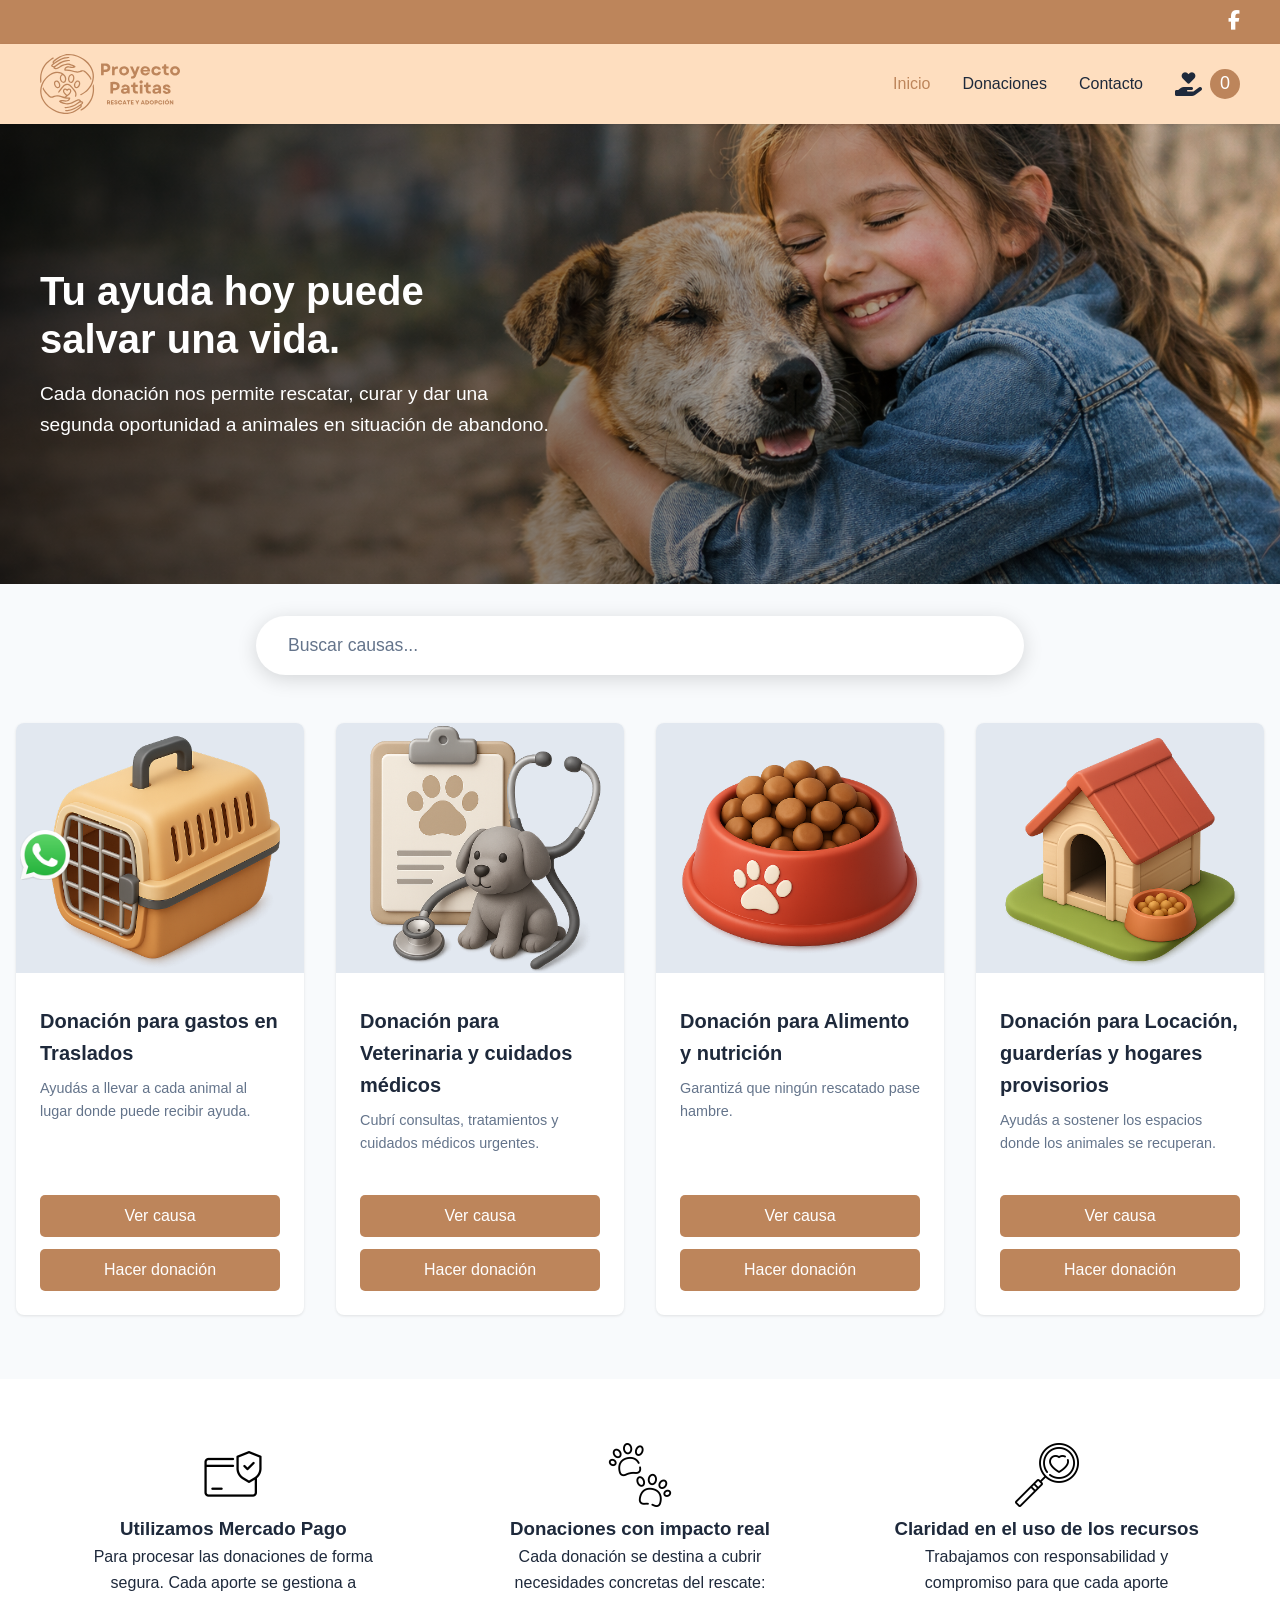
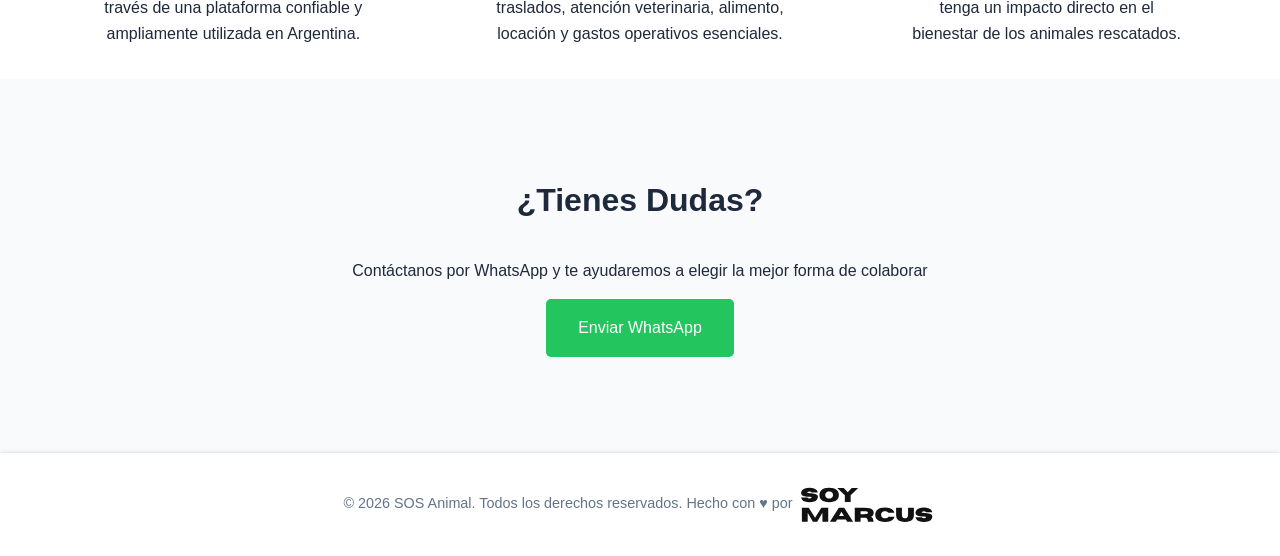
==== commit 87b4752e: "cambios en el diseño" ====
--- a/index.html
+++ b/index.html
@@ -6,7 +6,7 @@
     <meta name="viewport" content="width=device-width, initial-scale=1.0">
     <meta name="description" content="Plataforma de donaciones SOS Animal. Ayuda a salvar vidas de animales en situación de abandono. Dona hoy y marca la diferencia.">
     <meta name="keywords" content="donaciones, ayuda, caridad, solidaridad">
-    <title>SOS Animal, Portal de donaciones - Juntos Hacemos la Diferencia</title>
+    <title>Proyecto patitas | Rescate y adopción - Portal de donaciones</title>
     <link rel="stylesheet" href="css/styles.css">
 
     <!-- CDN Font Awesome -->
--- a/css/styles.css
+++ b/css/styles.css
@@ -13,8 +13,8 @@
 }
 
 :root {
-    --primary-color: #00661B;
-    --primary-hover: #005214;
+    --primary-color: #bd855b;
+    --primary-hover: #fedebf;
     --secondary-color: #64748b;
     --success-color: #22c55e;
     --danger-color: #ef4444;
@@ -241,6 +241,7 @@
 }
 
 .btn:hover {
+    color: var(--primary-color);
     background: var(--primary-hover);
 }
 
@@ -279,18 +280,18 @@
 /* Header y Navegación */
 .logo {
     display: block;
-    width: 120px;
+    width: 140px;
     margin: 10px 0;
 }
 @media (max-width: 768px) {
     .logo {
-        width: 100px;
+        width: 120px;
         margin: 0;
     }
 }
 
 .navbar {
-    background: white;
+    background: var(--primary-hover);
     box-shadow: var(--shadow);
     position: sticky;
     top: 0;
@@ -708,7 +709,7 @@
 
 .view-product-btn:hover {
     background: var(--primary-color);
-    color: white;
+    color: var(--primary-hover);
 }
 
 .add-to-cart-btn {
@@ -725,6 +726,7 @@
 }
 
 .add-to-cart-btn:hover {
+    color: var(--primary-color);
     background: var(--primary-hover);
 }
 
@@ -976,6 +978,7 @@
 }
 
 .checkout-btn:hover {
+    color: var(--primary-color);
     background: var(--primary-hover);
 }
 
@@ -1065,6 +1068,7 @@
 }
 
 .shop-btn:hover {
+    color: var(--primary-color);
     background: var(--primary-hover);
 }
 
@@ -1317,6 +1321,7 @@
 }
 
 .copy-btn:hover {
+    color: var(--primary-color);
     background: var(--primary-hover);
 }
 
@@ -1593,7 +1598,7 @@
 
 .quantity-btn:hover {
     background: var(--primary-color);
-    color: white;
+    color: var(--primary-hover);
 }
 
 .quantity-value {
@@ -1631,6 +1636,7 @@
 
 .btn-add-cart:hover,
 .btn-go-cart:hover {
+    color: var(--primary-color);
     background: var(--primary-hover);
     transform: translateY(-2px);
     box-shadow: var(--shadow-lg);
@@ -1683,7 +1689,7 @@
 
 .nav-product-btn:hover {
     background: var(--primary-color);
-    color: white;
+    color: var(--primary-hover);
     transform: translateX(5px);
 }
 
@@ -2214,6 +2220,7 @@
 }
 
 .faq-cta .btn-primary:hover {
+    color: var(--primary-color);
     background: var(--primary-hover);
     transform: translateY(-2px);
     box-shadow: var(--shadow-lg);
@@ -3024,6 +3031,7 @@
 }
 
 .btn-confirmar-donacion:hover {
+    color: var(--primary-color);
     background: var(--primary-hover);
     transform: translateY(-2px);
     box-shadow: 0 4px 12px rgba(0, 102, 27, 0.3);
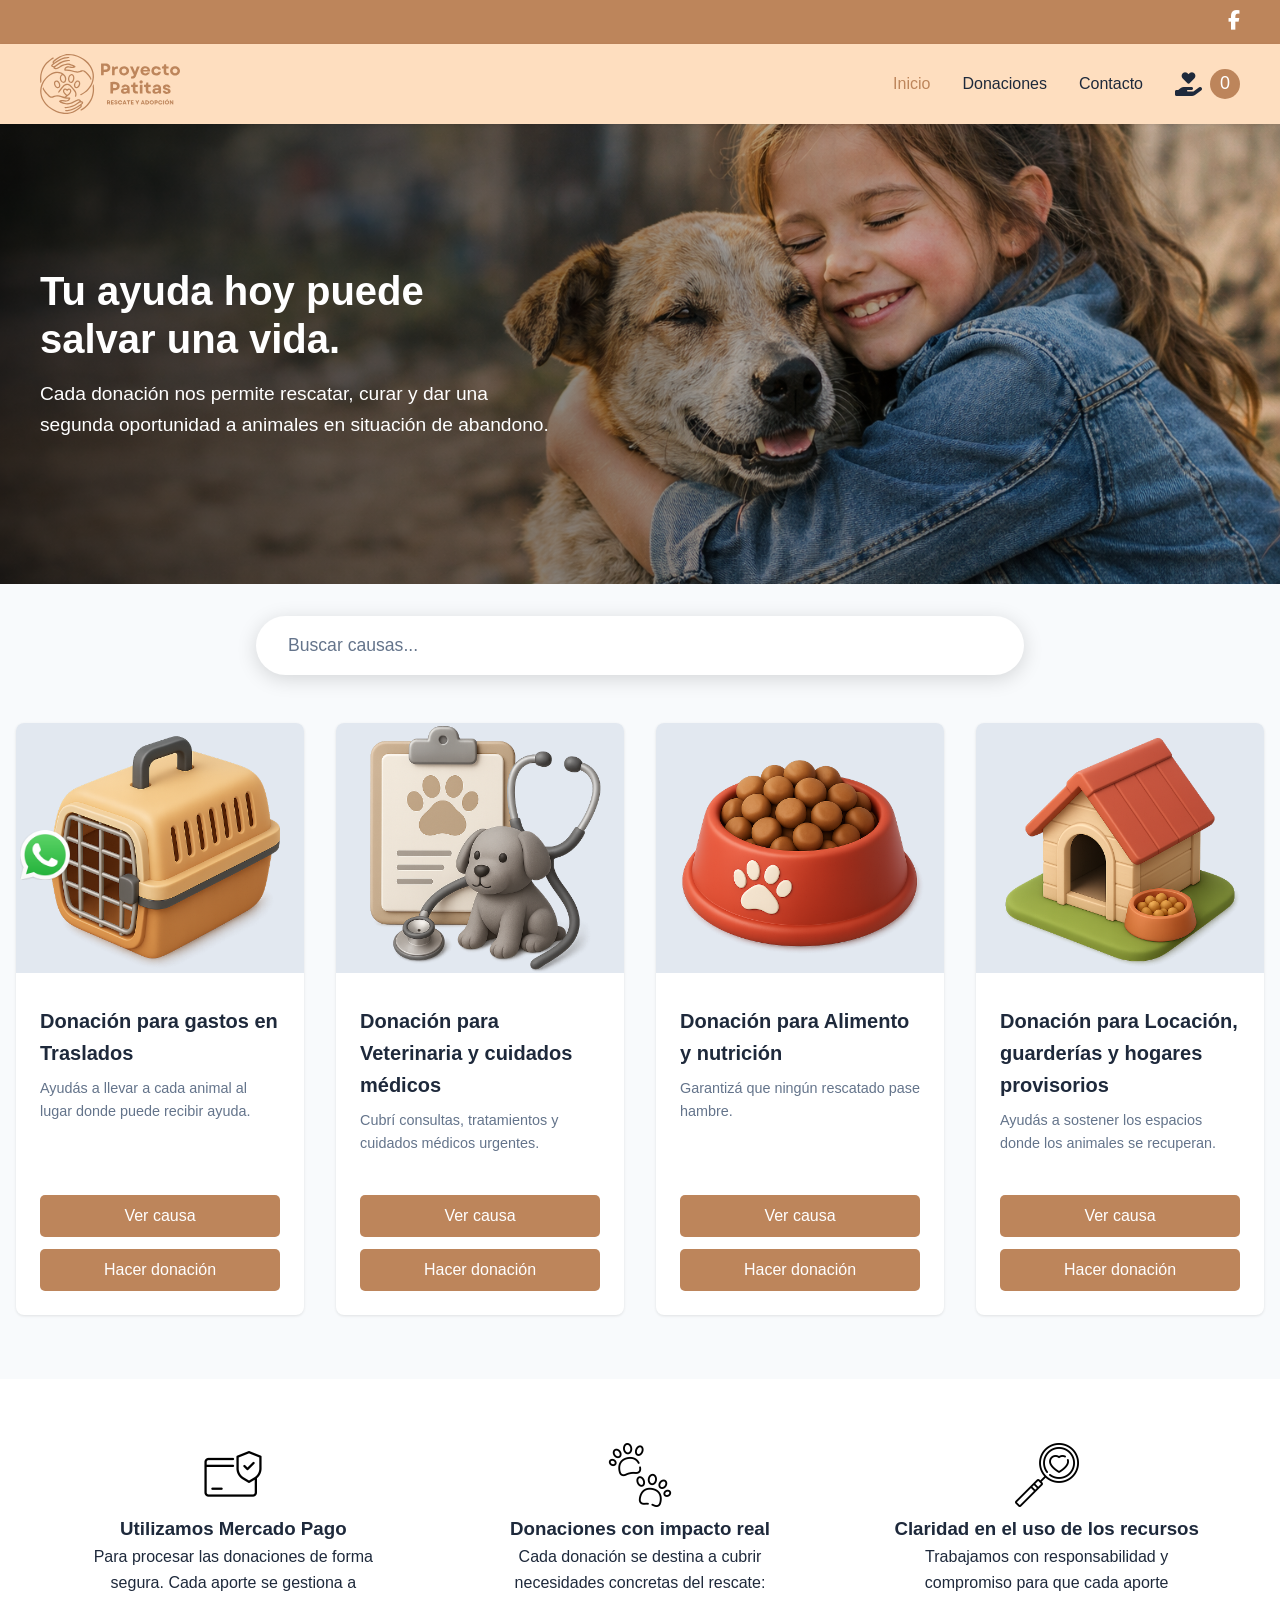
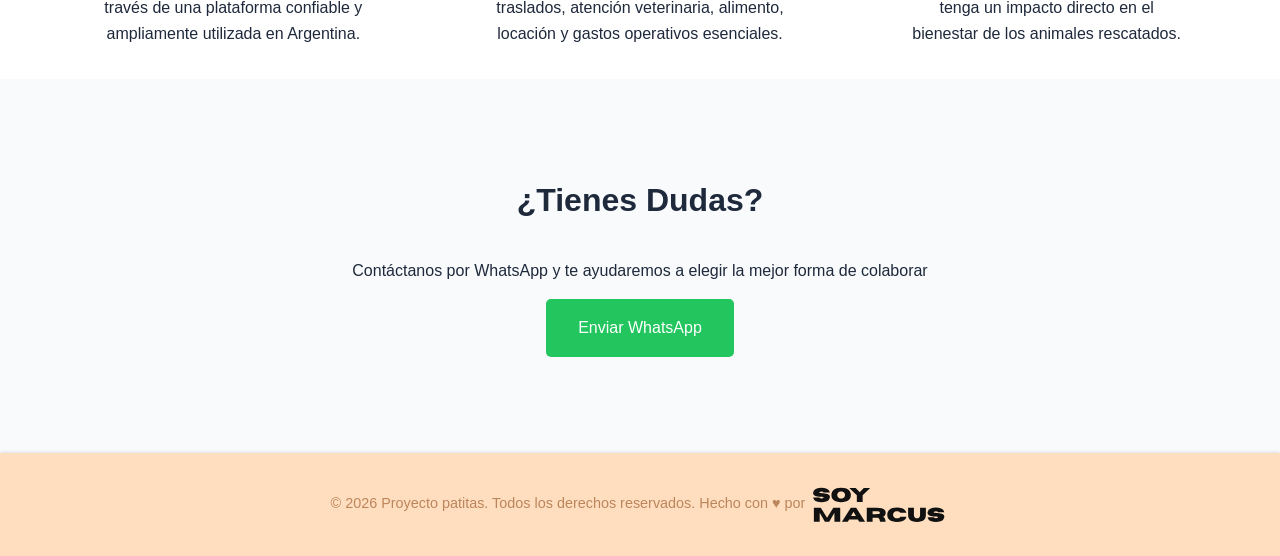
==== commit a0b536c6: "cambios proyecto patitas" ====
--- a/index.html
+++ b/index.html
@@ -4,7 +4,7 @@
 <head>
     <meta charset="UTF-8">
     <meta name="viewport" content="width=device-width, initial-scale=1.0">
-    <meta name="description" content="Plataforma de donaciones SOS Animal. Ayuda a salvar vidas de animales en situación de abandono. Dona hoy y marca la diferencia.">
+    <meta name="description" content="Plataforma de donaciones Proyecto patitas - Rescate y adopción. Ayuda a salvar vidas de animales en situación de abandono. Dona hoy y marca la diferencia.">
     <meta name="keywords" content="donaciones, ayuda, caridad, solidaridad">
     <title>Proyecto patitas | Rescate y adopción - Portal de donaciones</title>
     <link rel="stylesheet" href="css/styles.css">
--- a/css/styles.css
+++ b/css/styles.css
@@ -1074,14 +1074,14 @@
 
 /* Footer */
 footer {
-    background: white;
+    background: var(--primary-hover);
     text-align: center;
     padding: 2rem;
     box-shadow: 0 -1px 3px rgba(0, 0, 0, 0.1);
 }
 
 footer p {
-    color: var(--secondary-color);
+    color: var(--primary-color);
     font-size: 0.9rem;
 }
 
